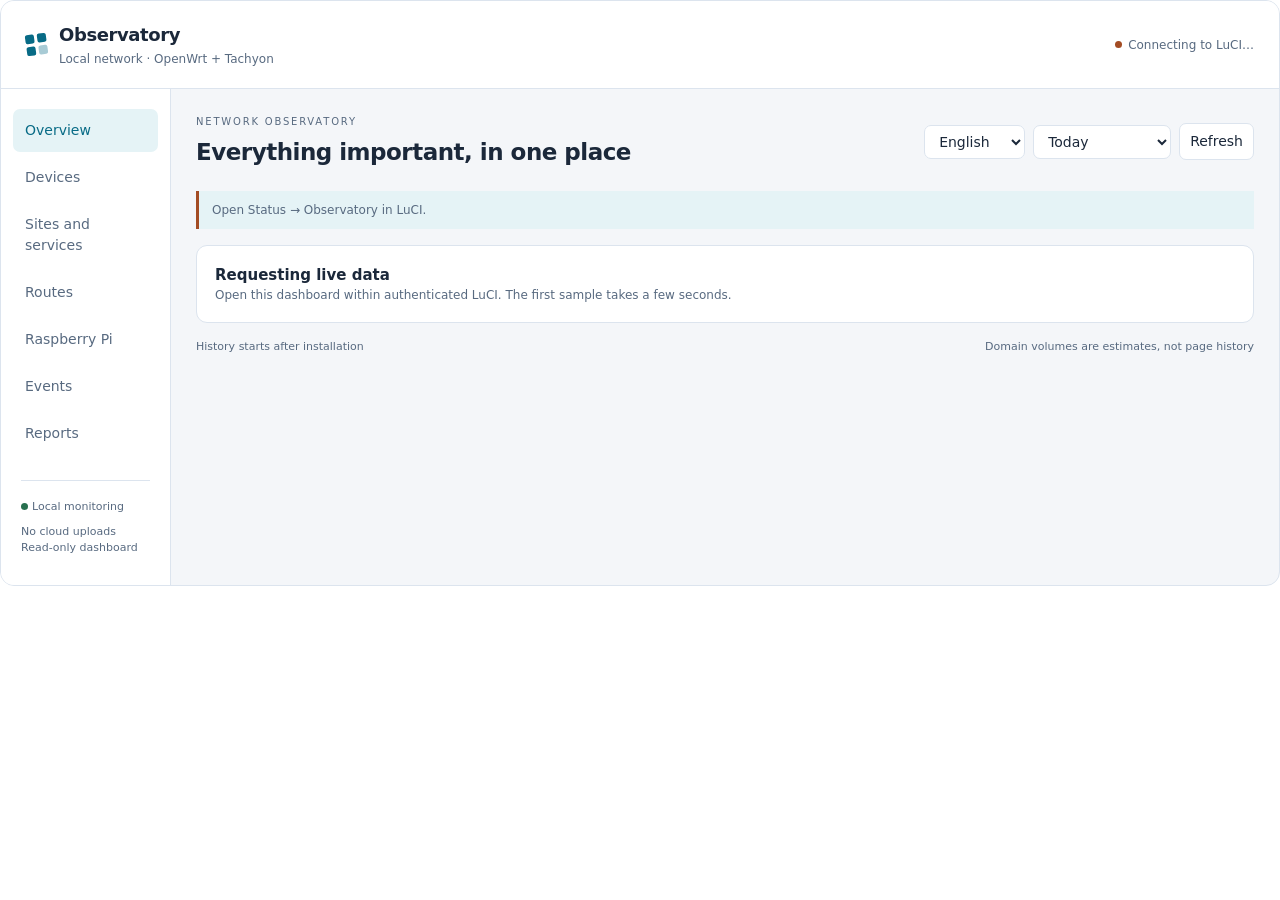
==== root/www/luci-static/resources/observatory/index.html @ f3370320 "Publish bilingual project with private-by-default configuration" ====
<!doctype html>
<html lang="en"><head><meta charset="utf-8"><meta name="viewport" content="width=device-width, initial-scale=1"><meta name="color-scheme" content="light dark"><title>Observatory</title><link rel="stylesheet" href="app.css?v=0.2.0"><script src="i18n.js?v=0.2.0"></script><script src="app.js?v=0.2.0" defer></script></head>
<body><div class="app"><header class="top"><div class="brand"><span class="brand-mark" aria-hidden="true"><b></b><b></b><b></b><b></b></span><div><span data-i18n="label.product">Observatory</span><small data-i18n="h_a30d50e66b69">Local network · OpenWrt + Tachyon</small></div></div><div class="live"><span class="dot" id="live-dot"></span><span id="live-status" role="status" data-i18n="h_62b314fad5ea">Connecting to LuCI…</span></div></header><div class="layout"><aside class="sidebar"><nav aria-label="Sections"><button data-page="overview" aria-pressed="true" data-i18n="h_bd3a5be11e2a">Overview</button><button data-page="devices" aria-pressed="false" data-i18n="h_2e29ee032cc0">Devices</button><button data-page="sites" aria-pressed="false" data-i18n="h_a43bb79fd692">Sites and services</button><button data-page="routes" aria-pressed="false" data-i18n="h_73d358432b42">Routes</button><button data-page="system" aria-pressed="false">Raspberry Pi</button><button data-page="events" aria-pressed="false" data-i18n="h_210d9860bdff">Events</button><button data-page="report" aria-pressed="false" data-i18n="h_92b23b240c88">Reports</button></nav><div class="node"><span class="dot"></span><span data-i18n="label.local">Local monitoring</span><small><span data-i18n="label.nocloud">No cloud uploads</span><br><span data-i18n="label.readonly">Read-only dashboard</span></small><span id="collector-version"></span></div></aside><main><div class="page-head"><div><div class="eyebrow" data-i18n="h_b8980b672e2e">NETWORK OBSERVATORY</div><h1 id="page-title" data-i18n="h_d9d3923e4cea">Everything important, in one place</h1></div><div class="controls"><label class="sr-only" for="language">Language</label><select id="language" aria-label="Language"><option value="en">English</option><option value="ru" data-i18n="h_6da140fdd4be">Русский</option></select><label for="period" class="sr-only" data-i18n="h_e97ca72e2ca5">Period</label><select id="period"><option value="today" data-i18n="h_b688b4c0d783">Today</option><option value="1" data-i18n="h_0c3c068b288d">Last hour</option><option value="24" data-i18n="h_c92caa909ec7">Last 24 hours</option><option value="168" data-i18n="h_8dde234eeef2">Last 7 days</option></select><button id="refresh" aria-label="Refresh data" data-i18n="h_603e460bf59c">Refresh</button></div></div><div id="notice" class="notice" hidden role="status"></div><div id="content"><section class="panel"><h2 data-i18n="h_eedf3f430239">Requesting live data</h2><p class="muted" data-i18n="h_11e9dbf8e245">Open this dashboard within authenticated LuCI. The first sample takes a few seconds.</p></section></div><footer><span id="last-update" data-i18n="h_890e5575b995">History starts after installation</span><span data-i18n="h_5fb86b7d51ca">Domain volumes are estimates, not page history</span></footer></main></div></div></body></html>
---- root/www/luci-static/resources/observatory/app.css ----
:root{color-scheme:light dark;--bg:light-dark(#f4f6f9,#10151c);--panel:light-dark(#fff,#18212c);--text:light-dark(#1b283a,#e6edf5);--sub:light-dark(#586a80,#adbdcf);--line:light-dark(#dce4ee,#303e4e);--accent:light-dark(#086b86,#63d1e1);--tint:light-dark(#e5f3f6,#19343e);--vpn:light-dark(#7650bd,#bd9cf6);--zap:light-dark(#9d6416,#e8b35c);--good:light-dark(#28704f,#7cd6a7);--warn:light-dark(#a34c24,#efae79);--unknown:light-dark(#8995a4,#8291a5)}
*{box-sizing:border-box}body{margin:0;background:transparent;color:var(--text);font:14px/1.5 system-ui,-apple-system,Segoe UI,sans-serif}button,select,input{font:inherit;color:inherit}button{cursor:pointer}button:focus-visible,select:focus-visible,input:focus-visible{outline:2px solid var(--accent);outline-offset:3px}h1,h2,h3,p{margin:0}h1{font-size:23px;font-weight:600;letter-spacing:-.5px}h2{font-size:15px;font-weight:600}h3{font-size:14px;font-weight:600}small,.muted{color:var(--sub);font-size:12px}.app{background:var(--bg);border:1px solid var(--line);border-radius:14px;overflow:hidden}.top{background:var(--panel);border-bottom:1px solid var(--line);padding:20px 25px;display:flex;justify-content:space-between;gap:14px;align-items:center;flex-wrap:wrap}.brand{display:flex;gap:12px;align-items:center;font-size:18px;font-weight:600;letter-spacing:-.4px}.brand-sub{color:var(--sub);font-weight:400}.brand small{display:block;font-size:12px;letter-spacing:0;font-weight:400;margin-top:2px}.brand-mark{display:grid;grid-template-columns:9px 9px;gap:3px;transform:rotate(-8deg)}.brand-mark b{height:9px;background:var(--accent);border-radius:2px}.brand-mark b:last-child{opacity:.35}.live{display:flex;align-items:center;gap:6px;font-size:12px;color:var(--sub)}.dot{display:inline-block;width:7px;height:7px;border-radius:50%;background:var(--good);flex-shrink:0}.dot.warn{background:var(--warn)}.layout{display:grid;grid-template-columns:170px minmax(0,1fr)}.sidebar{background:var(--panel);padding:20px 12px;border-right:1px solid var(--line)}nav{display:grid;gap:4px}nav button{background:none;border:0;text-align:left;padding:11px 12px;border-radius:7px;color:var(--sub)}nav button[aria-pressed=true]{background:var(--tint);color:var(--accent);font-weight:500}.node{margin:25px 8px 0;padding-top:18px;border-top:1px solid var(--line);font-size:11px;color:var(--sub)}.node .dot{margin-right:4px}.node small{display:block;font-size:11px;margin:8px 0}main{padding:25px;min-width:0}.page-head{display:flex;gap:15px;justify-content:space-between;align-items:center;flex-wrap:wrap;margin-bottom:21px}.eyebrow{font-size:10px;color:var(--sub);letter-spacing:1.8px;text-transform:uppercase;margin-bottom:6px}.controls{display:flex;gap:8px;flex-wrap:wrap;align-items:center}select,button.secondary,#refresh,input[type=search]{background:var(--panel);border:1px solid var(--line);border-radius:7px;padding:7px 10px;max-width:100%}button.primary{background:var(--accent);color:var(--panel);border:0;border-radius:7px;padding:8px 12px}.metrics{display:grid;grid-template-columns:repeat(3,minmax(0,1fr));gap:12px;margin-bottom:18px}.metric{padding:17px;background:var(--panel);border:1px solid var(--line);border-radius:11px}.metric-label{font-size:12px;color:var(--sub)}.value{font-size:27px;font-weight:600;letter-spacing:-.8px;margin:6px 0;font-variant-numeric:tabular-nums}.value small{font-weight:400;font-size:12px;letter-spacing:0}.panel{padding:18px;background:var(--panel);border:1px solid var(--line);border-radius:11px;margin-bottom:16px;min-width:0}.panel-head{display:flex;justify-content:space-between;align-items:center;gap:12px;flex-wrap:wrap;margin-bottom:13px}.grid{display:grid;grid-template-columns:minmax(0,1.2fr) minmax(0,1fr);gap:16px}.grid.equal{grid-template-columns:repeat(2,minmax(0,1fr))}.muted{overflow-wrap:anywhere}.tag{display:inline-block;background:var(--bg);padding:3px 7px;border-radius:5px;font-size:11px;white-space:nowrap}.route{display:inline-flex;gap:5px;align-items:center;font-size:12px;white-space:nowrap}.route:before{content:'';width:6px;height:6px;background:var(--unknown);border-radius:50%}.route.direct:before{background:var(--accent)}.route.vpn:before{background:var(--vpn)}.route.zapret2:before{background:var(--zap)}.table-wrap{overflow-x:auto}table{width:100%;border-collapse:collapse;font-size:12px;text-align:left}th{color:var(--sub);font-weight:500;padding:9px 8px;border-bottom:1px solid var(--line)}td{padding:11px 8px;border-bottom:1px solid var(--line);vertical-align:top;overflow-wrap:anywhere;max-width:350px}tbody tr:last-child td{border:0}.num{text-align:right;font-variant-numeric:tabular-nums;white-space:nowrap}.link{padding:0;background:none;border:0;color:var(--accent);text-align:left}.list{display:grid;gap:14px}.row{display:flex;justify-content:space-between;gap:10px;align-items:center;flex-wrap:wrap}.track{height:5px;background:var(--bg);border-radius:3px;overflow:hidden;margin-top:7px}.track span{display:block;height:100%;background:var(--accent)}.notice,.explanation{padding:10px 13px;border-left:3px solid var(--accent);background:var(--tint);font-size:12px;color:var(--sub);margin:12px 0 16px;overflow-wrap:anywhere}.notice.error{border-left-color:var(--warn)}.empty{padding:26px 10px;text-align:center;color:var(--sub);font-size:13px}.chart{height:175px;min-width:0}.chart svg{display:block;width:100%;height:100%}.chart text{fill:var(--sub);font:11px system-ui,sans-serif}.chart .grid-line{stroke:var(--line);stroke-width:1}.chart .line{stroke:var(--accent);stroke-width:2.5;fill:none}.chart .area{fill:var(--tint)}.chart .secondary-line{stroke:var(--vpn);stroke-width:2;fill:none}.legend{display:flex;gap:14px;flex-wrap:wrap;font-size:11px;color:var(--sub);margin:9px 0}.swatch{display:inline-block;width:8px;height:8px;border-radius:2px;margin-right:4px}.event{display:grid;grid-template-columns:64px 1fr;gap:10px;padding:12px 0;border-bottom:1px solid var(--line);font-size:12px}.event:last-child{border:0}.time{color:var(--sub);font-variant-numeric:tabular-nums}.flow{display:flex;justify-content:space-between;gap:8px;align-items:center;flex-wrap:wrap;font-size:12px;color:var(--sub)}.flow strong{display:block;color:var(--text);font-size:13px}.download-row{display:flex;gap:8px;flex-wrap:wrap;margin-top:16px}.warning{color:var(--warn)}.good{color:var(--good)}footer{display:flex;justify-content:space-between;gap:14px;flex-wrap:wrap;font-size:11px;color:var(--sub);margin-top:15px}.filters{display:flex;gap:10px;align-items:center;flex-wrap:wrap;margin-bottom:15px}.detail{margin-top:15px;border-top:1px solid var(--line);padding-top:13px}.sr-only{position:absolute;width:1px;height:1px;margin:-1px;overflow:hidden;clip:rect(0,0,0,0)}.service-name{font-weight:500}.mono{font-family:ui-monospace,Consolas,monospace;font-size:11px}[hidden]{display:none!important}
@media(max-width:800px){.layout{grid-template-columns:1fr}.sidebar{padding:10px;border-right:0;border-bottom:1px solid var(--line)}nav{display:flex;flex-wrap:wrap;gap:4px}nav button{padding:8px 10px;font-size:12px}.node{display:none}main{padding:17px}.grid,.grid.equal{grid-template-columns:1fr}.top{padding:16px}.metrics{gap:8px}.metric{padding:13px}.value{font-size:23px}}
@media(max-width:440px){.metrics{grid-template-columns:1fr}.metric{display:flex;justify-content:space-between;align-items:center;gap:12px;flex-wrap:wrap}.value{margin:0}.brand{font-size:16px}.brand-sub{display:block}.page-head{gap:10px}h1{font-size:21px}.panel{padding:13px}.controls{width:100%}td,th{padding:9px 6px}input[type=search]{width:100%}}
@media(prefers-reduced-motion:no-preference){.track span{transition:width .25s ease}}
@media print{nav,.sidebar,.controls,.download-row,.filters,#refresh,footer{display:none}.layout{display:block}.app{border:0}.top{padding:8px}main{padding:0}.panel,.metric{break-inside:avoid}.table-wrap{overflow:visible}:root{color-scheme:light}}
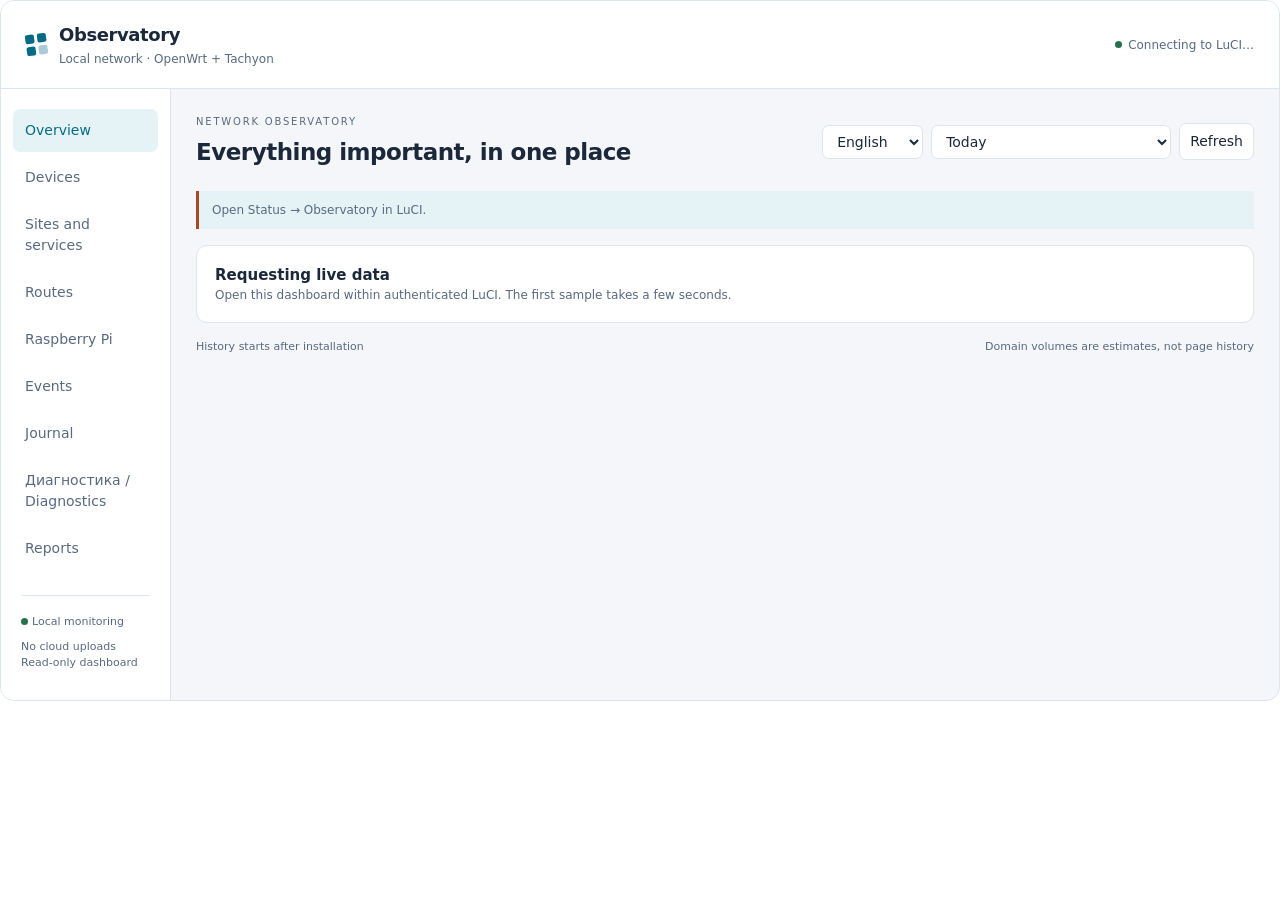
==== commit 1eb666cf: "Add per-device diagnostics and compact device selection" ====
--- a/root/www/luci-static/resources/observatory/index.html
+++ b/root/www/luci-static/resources/observatory/index.html
@@ -1,3 +1,3 @@
 <!doctype html>
-<html lang="en"><head><meta charset="utf-8"><meta name="viewport" content="width=device-width, initial-scale=1"><meta name="color-scheme" content="light dark"><title>Observatory</title><link rel="stylesheet" href="app.css?v=0.2.0"><script src="i18n.js?v=0.2.0"></script><script src="app.js?v=0.2.0" defer></script></head>
-<body><div class="app"><header class="top"><div class="brand"><span class="brand-mark" aria-hidden="true"><b></b><b></b><b></b><b></b></span><div><span data-i18n="label.product">Observatory</span><small data-i18n="h_a30d50e66b69">Local network · OpenWrt + Tachyon</small></div></div><div class="live"><span class="dot" id="live-dot"></span><span id="live-status" role="status" data-i18n="h_62b314fad5ea">Connecting to LuCI…</span></div></header><div class="layout"><aside class="sidebar"><nav aria-label="Sections"><button data-page="overview" aria-pressed="true" data-i18n="h_bd3a5be11e2a">Overview</button><button data-page="devices" aria-pressed="false" data-i18n="h_2e29ee032cc0">Devices</button><button data-page="sites" aria-pressed="false" data-i18n="h_a43bb79fd692">Sites and services</button><button data-page="routes" aria-pressed="false" data-i18n="h_73d358432b42">Routes</button><button data-page="system" aria-pressed="false">Raspberry Pi</button><button data-page="events" aria-pressed="false" data-i18n="h_210d9860bdff">Events</button><button data-page="report" aria-pressed="false" data-i18n="h_92b23b240c88">Reports</button></nav><div class="node"><span class="dot"></span><span data-i18n="label.local">Local monitoring</span><small><span data-i18n="label.nocloud">No cloud uploads</span><br><span data-i18n="label.readonly">Read-only dashboard</span></small><span id="collector-version"></span></div></aside><main><div class="page-head"><div><div class="eyebrow" data-i18n="h_b8980b672e2e">NETWORK OBSERVATORY</div><h1 id="page-title" data-i18n="h_d9d3923e4cea">Everything important, in one place</h1></div><div class="controls"><label class="sr-only" for="language">Language</label><select id="language" aria-label="Language"><option value="en">English</option><option value="ru" data-i18n="h_6da140fdd4be">Русский</option></select><label for="period" class="sr-only" data-i18n="h_e97ca72e2ca5">Period</label><select id="period"><option value="today" data-i18n="h_b688b4c0d783">Today</option><option value="1" data-i18n="h_0c3c068b288d">Last hour</option><option value="24" data-i18n="h_c92caa909ec7">Last 24 hours</option><option value="168" data-i18n="h_8dde234eeef2">Last 7 days</option></select><button id="refresh" aria-label="Refresh data" data-i18n="h_603e460bf59c">Refresh</button></div></div><div id="notice" class="notice" hidden role="status"></div><div id="content"><section class="panel"><h2 data-i18n="h_eedf3f430239">Requesting live data</h2><p class="muted" data-i18n="h_11e9dbf8e245">Open this dashboard within authenticated LuCI. The first sample takes a few seconds.</p></section></div><footer><span id="last-update" data-i18n="h_890e5575b995">History starts after installation</span><span data-i18n="h_5fb86b7d51ca">Domain volumes are estimates, not page history</span></footer></main></div></div></body></html>
+<html lang="en"><head><meta charset="utf-8"><meta name="viewport" content="width=device-width, initial-scale=1"><meta name="color-scheme" content="light dark"><title>Observatory</title><link rel="stylesheet" href="app.css?v=0.3.0"><script src="i18n.js?v=0.3.0"></script><link rel="stylesheet" href="details.css?v=0.3.0"><script src="app.js?v=0.4.0" defer></script><link rel="stylesheet" href="diagnostics.css?v=041"><script src="diagnostics-ui.js?v=041"></script></head>
+<body><div class="app"><header class="top"><div class="brand"><span class="brand-mark" aria-hidden="true"><b></b><b></b><b></b><b></b></span><div><span data-i18n="label.product">Observatory</span><small data-i18n="h_a30d50e66b69">Local network · OpenWrt + Tachyon</small></div></div><div class="live"><span class="dot" id="live-dot"></span><span id="live-status" role="status" data-i18n="h_62b314fad5ea">Connecting to LuCI…</span></div></header><div class="layout"><aside class="sidebar"><nav aria-label="Sections"><button data-page="overview" aria-pressed="true" data-i18n="h_bd3a5be11e2a">Overview</button><button data-page="devices" aria-pressed="false" data-i18n="h_2e29ee032cc0">Devices</button><button data-page="sites" aria-pressed="false" data-i18n="h_a43bb79fd692">Sites and services</button><button data-page="routes" aria-pressed="false" data-i18n="h_73d358432b42">Routes</button><button data-page="system" aria-pressed="false">Raspberry Pi</button><button data-page="events" aria-pressed="false" data-i18n="h_210d9860bdff">Events</button><button data-page="journal">Журнал / Journal</button><button data-page="diagnostics" aria-pressed="false">Диагностика / Diagnostics</button><button data-page="report" aria-pressed="false" data-i18n="h_92b23b240c88">Reports</button></nav><div class="node"><span class="dot"></span><span data-i18n="label.local">Local monitoring</span><small><span data-i18n="label.nocloud">No cloud uploads</span><br><span data-i18n="label.readonly">Read-only dashboard</span></small><span id="collector-version"></span></div></aside><main><div class="page-head"><div><div class="eyebrow" data-i18n="h_b8980b672e2e">NETWORK OBSERVATORY</div><h1 id="page-title" data-i18n="h_d9d3923e4cea">Everything important, in one place</h1></div><div class="controls"><label class="sr-only" for="language">Language</label><select id="language" aria-label="Language"><option value="en">English</option><option value="ru" data-i18n="h_6da140fdd4be">Русский</option></select><label for="period" class="sr-only" data-i18n="h_e97ca72e2ca5">Period</label><select id="period"><option value="today" data-i18n="h_b688b4c0d783">Today</option><option value="yesterday">Вчера / Yesterday</option><option value="custom">Выбрать даты / Date range</option><option value="1" data-i18n="h_0c3c068b288d">Last hour</option><option value="24" data-i18n="h_c92caa909ec7">Last 24 hours</option><option value="168" data-i18n="h_8dde234eeef2">Last 7 days</option></select><div id="custom-range" hidden><label>С / From <input id="range-from" type="date"></label><label>По / To <input id="range-until" type="date"></label><button id="apply-range" type="button">Применить / Apply</button></div><button id="refresh" aria-label="Refresh data" data-i18n="h_603e460bf59c">Refresh</button></div></div><div id="notice" class="notice" hidden role="status"></div><div id="content"><section class="panel"><h2 data-i18n="h_eedf3f430239">Requesting live data</h2><p class="muted" data-i18n="h_11e9dbf8e245">Open this dashboard within authenticated LuCI. The first sample takes a few seconds.</p></section></div><footer><span id="last-update" data-i18n="h_890e5575b995">History starts after installation</span><span data-i18n="h_5fb86b7d51ca">Domain volumes are estimates, not page history</span></footer></main></div></div></body></html>
--- a/root/www/luci-static/resources/observatory/details.css
+++ b/root/www/luci-static/resources/observatory/details.css
@@ -0,0 +1,37 @@
+/* Detail views are scoped to Observatory; router forms and navigation are untouched. */
+.range-note{font-size:12px;color:var(--sub);margin:10px 0 16px;font-variant-numeric:tabular-nums}
+.detail-tabs,.pager{display:flex;gap:8px;align-items:center;flex-wrap:wrap;margin:14px 0}
+.detail-tabs button{padding:7px 11px}
+.detail-tabs button[aria-pressed=true]{background:var(--tint);border-color:var(--accent);color:var(--accent)}
+button:disabled{opacity:.45;cursor:default}
+.filters label{display:flex;gap:6px;align-items:center;flex-wrap:wrap;font-size:12px;color:var(--sub)}
+.filters select,.filters input{color:var(--text)}
+.filters select{max-width:250px}
+.filters input[type=checkbox]{accent-color:var(--accent)}
+.service-group{margin-top:10px;border:1px solid var(--line);border-radius:6px;padding:0 12px;background:var(--bg)}
+.service-group>summary{padding:12px 0;cursor:pointer;overflow-wrap:anywhere}
+.service-group>summary>span{font-size:12px;color:var(--sub);margin-left:12px;display:inline-block}
+.service-group[open]>summary{border-bottom:1px solid var(--line)}
+.service-group table{background:var(--panel)}
+.time-cell{min-width:160px;font-variant-numeric:tabular-nums;font-size:11px}
+.coverage{display:flex;height:10px;background:var(--bg);overflow:hidden;margin:15px 0}
+.coverage-part{display:block;height:100%}
+.source-metadata{background:var(--accent)}
+.source-dns{background:var(--vpn)}
+.source-unknown{background:var(--unknown)}
+.quality-grid{display:grid;grid-template-columns:repeat(auto-fit,minmax(150px,1fr));gap:15px;margin-bottom:15px}
+.quality-grid strong{font-size:22px;font-weight:500}
+.quality-grid>div>div{font-size:12px;color:var(--sub)}
+.event-day{margin:20px 0 4px;padding-top:12px;border-top:1px solid var(--line);font-size:15px}
+.event{grid-template-columns:82px minmax(0,1fr)}
+.event-meta{display:flex;gap:10px;align-items:center;flex-wrap:wrap;margin:5px 0;color:var(--sub)}
+.event-group{padding:10px 0;border-bottom:1px solid var(--line)}
+.event-group>summary{cursor:pointer;color:var(--sub);font-size:12px}
+.event-group>.event{margin-left:12px}
+.pager{justify-content:space-between;font-size:12px;color:var(--sub)}
+.device-history{height:175px}
+#custom-range{display:flex;gap:8px;align-items:center;flex-wrap:wrap;width:100%}
+#custom-range label{font-size:12px;color:var(--sub)}
+input[type=date],#apply-range{font:inherit;background:var(--panel);color:var(--text);border:1px solid var(--line);border-radius:5px;padding:6px;max-width:100%}
+@media(max-width:600px){.panel{padding:13px}.event{grid-template-columns:70px minmax(0,1fr)}.filters{align-items:stretch}.filters label{width:100%}.filters select{max-width:100%;flex:1}.detail-tabs button{padding:8px}.time-cell{min-width:145px}.quality-grid{grid-template-columns:1fr}.service-group>summary>span{display:block;margin:4px 0 0}}
+@media print{.sidebar,.controls,.filters,.detail-tabs,.pager,.download-row{display:none!important}.layout{display:block}.app{border:0}details.service-group{break-inside:avoid}}
--- a/root/www/luci-static/resources/observatory/diagnostics.css
+++ b/root/www/luci-static/resources/observatory/diagnostics.css
@@ -0,0 +1,8 @@
+.diag-filters{display:flex;gap:16px;flex-wrap:wrap;align-items:end}.diag-filters label{display:flex;flex-direction:column;gap:6px;flex:1;min-width:180px}.diag-filters input,.diag-filters select{width:100%;min-height:38px;box-sizing:border-box}.diag-status{font-weight:600}.diag-warning{color:var(--warning,#e9b85f)}.diag-good{color:var(--success,#8eb878)}.diag-explanation{max-width:360px;line-height:1.5;margin-top:5px}.diag-table td{vertical-align:top}.diag-table strong{overflow-wrap:anywhere}.diag-groups{display:grid;grid-template-columns:repeat(auto-fit,minmax(240px,1fr));gap:10px}.diag-group{display:flex;gap:8px;flex-wrap:wrap;padding:12px;border:1px solid var(--border-color,#52634c);border-radius:6px}.diag-group strong{width:100%;overflow-wrap:anywhere}.diag-intro p{line-height:1.6}@media(max-width:680px){.diag-filters label{min-width:100%}.diag-table{min-width:760px}}
+
+/* Keep native dropdown labels compact; history remains below the filter. */
+.diag-filters label{min-width:0;flex-basis:220px;max-width:100%}
+.diag-filters select,.diag-filters input{min-width:0;max-width:100%;text-overflow:ellipsis}
+.diag-addresses{margin-top:12px}.diag-addresses summary{cursor:pointer}
+.diag-addresses>div{display:flex;flex-wrap:wrap;gap:6px;max-height:160px;overflow:auto;margin-top:8px}
+.diag-addresses code{white-space:normal;overflow-wrap:anywhere;padding:3px 6px;font-size:12px}
